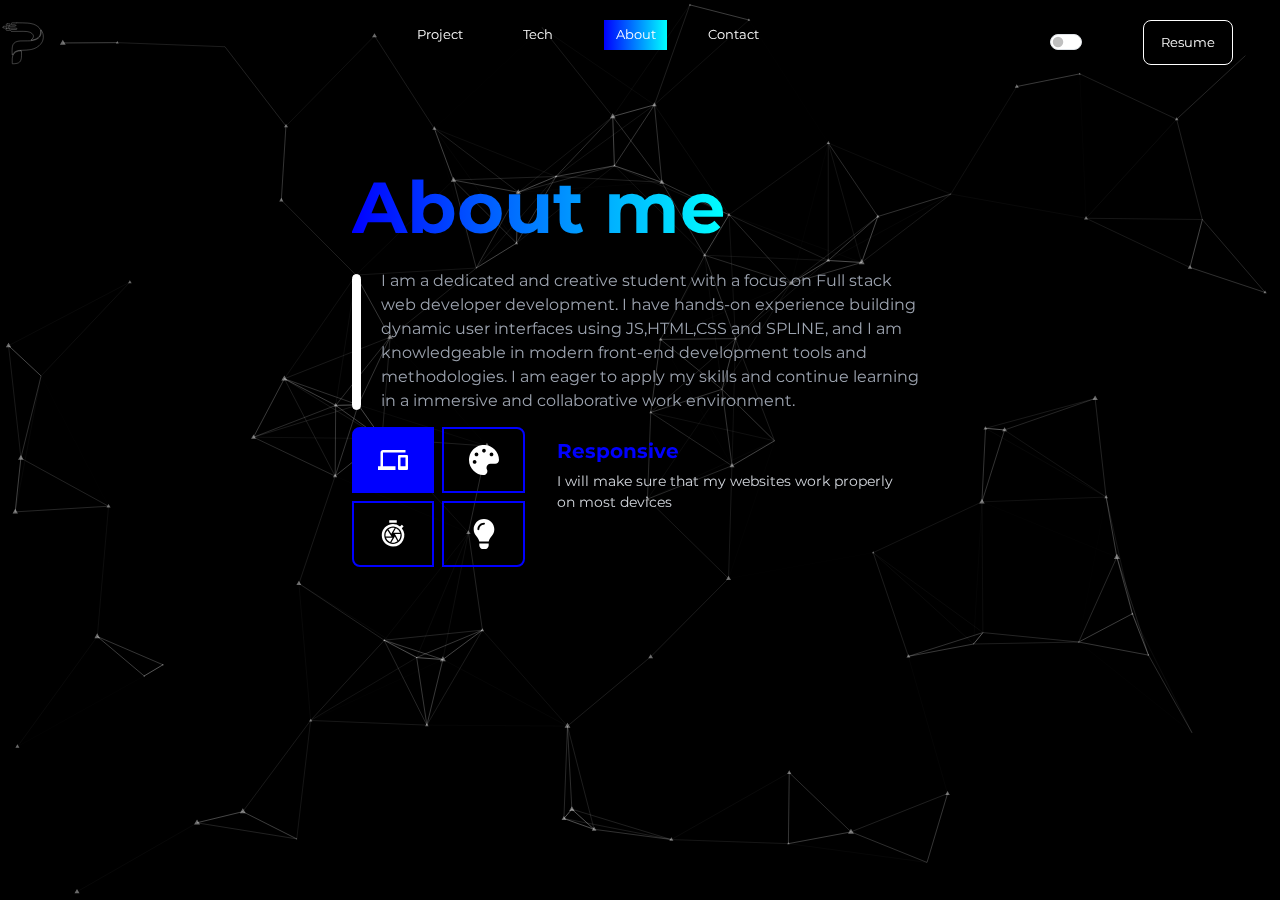
==== about.html @ 9ef52c35 "Portfolio" ====
<!DOCTYPE html>
<html lang="en">

<head>
    <meta charset="UTF-8">
    <meta name="viewport" content="width=device-width, initial-scale=1.0">
    <title>Pravanjan Amanta</title>
    <link rel="shortcut icon" href="./img/logo3.svg" type="image/x-icon">
    <link href="https://cdn.jsdelivr.net/npm/bootstrap@5.3.3/dist/css/bootstrap.min.css" rel="stylesheet"
        integrity="sha384-QWTKZyjpPEjISv5WaRU9OFeRpok6YctnYmDr5pNlyT2bRjXh0JMhjY6hW+ALEwIH" crossorigin="anonymous">
    <link rel="stylesheet" href="about.css">
    <link rel="stylesheet" href="https://cdnjs.cloudflare.com/ajax/libs/animate.css/4.1.1/animate.min.css" />
    <link rel="stylesheet" href="https://unpkg.com/aos@next/dist/aos.css" />
</head>

<body>

    <!-- Nav -->
    <section>
        <div id="particles-js"></div>
        <nav>
            <div id="navLogo" class="btnnav">
                <a href="./index.html">
                    <img src="./img/logo3.svg" alt="Logo" width="100">
                </a>
            </div>
            <div class="navCon">
                <ul id="ulli">
                    <li class="liul"><a id="sa" class="aul" href="./project.html">Project</a></li>
                    <li class="liul"><a id="sa" class="aul" href="./tech.html">Tech </a></li>
                    <li class="liul"><a id="saActive" class="aul" href="#">About </a></li>
                    <li class="liul"><a id="sa" class="aul" href="./Contact.html">Contact </a></li>
                </ul>
            </div>
            <div class="btnnav">
                <div class="form-check form-switch width12">
                    <input class="form-check-input" type="checkbox" role="switch" id="flexSwitchCheckDefault">
                </div>
                <div class="resumebtn">
                    <button id="saActivenn"><a href="./img/PravanjanResume.docx">Resume</a></button>
                </div>
            </div>
            <div class="settingForMobile">
				<img src="./img/setting.svg" alt="">
			</div>
        </nav>
        <main>
            <div class="mobileSlide">
				<div class="imgMobileClose">
					<img class="imgmmm" src="./img/close.svg" alt="">
				</div>
				<div class="contentMobileClose">
					<div class="mobileproject  wer">
						<a href="./project.html"><h3>Project</h3></a>
					</div>
					<div class="mobileATech wer">
						<a href="./tech.html"><h3>Tech</h3></a>
					</div>
					<div class="mobileAbout wer">
						<a href="./about.html"><h3>About</h3></a>
					</div>
					<div class="mobileContact wer">
						<a href="./contact.html"><h3>Contact</h3></a>
					</div>
					<div id="qsd" class="mobileResume wer">
						<a href="./Resume.pdf" download><h3>Resume</h3></a>
					</div>
				</div>
			</div>
            <div class="abMainBox">
                <div class="abMAinBox1" data-aos="fade-up">
                    <h1>About me</h1>
                </div>
                <div class="abMAinBox2">
                    <div class="barDivAbout"></div>
                    <div class="paraAbout" data-aos="fade-left" data-aos-anchor="#example-anchor" data-aos-offset="500"
                        data-aos-duration="500">
                        <p>
                            I am a dedicated and creative student with a focus on Full stack web developer development.
                            I have hands-on
                            experience building dynamic user interfaces using JS,HTML,CSS and SPLINE, and I am
                            knowledgeable in
                            modern front-end development tools and methodologies. I am eager to apply my skills and
                            continue learning in a immersive and collaborative work environment.</p>
                    </div>
                </div>
                <div class="abMAinBox3">
                    <div class="abunmainbox1">
                        <div id="abunmainbox11" onclick="myFunction4()" class="abUnbox3 divUnderImgAbout">
                            <img src="./img/responsive.svg" alt="">
                        </div>
                        <div id="abunmainbox22" onclick="myFunction5()" class="abUnbox4 divUnderImgAbout">
                            <img src="./img/expresence.svg" alt="">
                        </div>
                        <div id="abunmainbox33" onclick="myFunction6()" class="abUnbox5 divUnderImgAbout">
                            <img src="./img/design.svg" alt="">
                        </div>
                        <div id="abunmainbox44" onclick="myFunction7()" class="abUnbox6 divUnderImgAbout">
                            <img src="./img/permance.svg" alt="">
                        </div>
                    </div>
                    <div id="abunmainbox2222" class="abunmainbox2" data-aos="fade-right">
                        <h2>Responsive</h2>
                        <p>I will make sure that my websites work properly on most devices</p>
                    </div>
                    <div id="abunmainbox3333" class="abunmainbox2 " data-aos="fade-right">
                        <h2 class="animate__fadeInLeft">User Experience</h2>
                        <p>Provide an intuitive, user-friendly experience for visitors, including easy navigation and
                            clear information architecture.</p>
                    </div>
                    <div id="abunmainbox4444" class="abunmainbox2 " data-aos="fade-right">
                        <h2 class="animate__fadeInLeft">Design</h2>
                        <p>I prioritize visually appealing design in all of my projects to create a unique and memorable
                            user experience.</p>
                    </div>
                    <div id="abunmainbox5555" class="abunmainbox2">
                        <h2>Performance</h2>
                        <p>Make sure websites are optimized for fast loading times and efficient use of resources, which
                            can impact the user experience and search engine optimization</p>
                    </div>
                </div>
            </div>
        </main>

    </section>
    <script src="https://cdn.jsdelivr.net/npm/bootstrap@5.3.3/dist/js/bootstrap.bundle.min.js"
        integrity="sha384-YvpcrYf0tY3lHB60NNkmXc5s9fDVZLESaAA55NDzOxhy9GkcIdslK1eN7N6jIeHz"
        crossorigin="anonymous"></script>

    <script src="https://unpkg.com/aos@next/dist/aos.js"></script>
    <script>
        AOS.init();
    </script>
</body>

</html>
<script src="./index.js"></script>
<script src="./script.js"></script>
<script src="./particles.js"></script>
<script src="./myjs.js"></script>
---- about.css ----
@import url('https://fonts.googleapis.com/css2?family=Kanit:ital,wght@0,100;0,200;0,300;0,400;0,500;0,600;0,700;0,800;0,900;1,100;1,200;1,300;1,400;1,500;1,600;1,700;1,800;1,900&family=Montserrat:ital,wght@0,100..900;1,100..900&family=Noto+Sans:ital,wght@0,100..900;1,100..900&family=Open+Sans:ital,wght@0,300..800;1,300..800&family=Roboto:ital,wght@0,100;0,300;0,400;0,500;0,700;0,900;1,100;1,300;1,400;1,500;1,700;1,900&family=Sour+Gummy:ital,wght@0,100..900;1,100..900&display=swap');


* {
    margin: 0;
    padding: 0;
    box-sizing: border-box;
    /* background-color: black; */
    font-family: Montserrat, sans-serif;
}
.animate__backInDown {
    animation-duration: 5s; 
  }
.animate__slideInUp {
    animation-duration: 9s; 
  }
body {
    background-color: black;
    overflow: hidden;
}


#saActivenn a{
    text-decoration: none;
    color: white;
}
#saActivenn{
    display: flex;
    justify-content: center;
    align-items: center;
    /* height: 30px;
    width: 75px; */
    font-size: 13px;
    background: linear-gradient(to right, blue, cyan);
    background-size: 0% 100%;  
     background-repeat: no-repeat;
     transition: all 0.5s ease-out; 
  }
  #saActivenn:hover{
    background-size: 100% 100%; 
    color: black;
  }


/* Test bg and remove */
#abunmainbox2222{
    /* background-color: blue; */
}
#abunmainbox3333{
    display: none;
    /* background-color: orange; */
}
#abunmainbox4444{
    display: none;
    /* background-color: white; */
}
#abunmainbox5555{
    display: none;
    /* background-color: pink; */
}

#abunmainbox11{
    background-color: blue;
}
#abunmainbox11:hover{
    cursor: pointer;
}
#abunmainbox22:hover{
    cursor: pointer;
}
#abunmainbox33:hover{
    cursor: pointer;
}
#abunmainbox44:hover{
    cursor: pointer;
}



/* Loading Animation */

.loading-page {
    position: absolute;
    top: 0;
    left: 0;
    background: linear-gradient(to right, #2c5364, #203a43, #0f2027);
    z-index: 999;


    height: 100%;
    width: 100%;
    display: flex;
    flex-direction: column;
    gap: 1.5rem;
    align-items: center;
    justify-content: center;
    color: #191654;
  }
  
  #svg {
    height: 150px;
    width: 150px;
    stroke: white;
    fill-opacity: 0;
    stroke-width: 3px;
    stroke-dasharray: 4500;
    animation: draw 8s ease;
  }
  
  @keyframes draw {
    0% {
      stroke-dashoffset: 4500;
    }
    100% {
      stroke-dashoffset: 0;
    }
  }
  
  .name-container {
    height: 30px;
    overflow: hidden;
  }
  
  .logo-name {
    color: #fff;
    font-size: 20px;
    letter-spacing: 12px;
    text-transform: uppercase;
    margin-left: 20px;
    font-weight: bolder;
  }



  /* Nav Section */

section {
    height: 100vh;
    width: 100vw;
    /* background-color: wheat; */
    overflow: hidden;

    position: absolute;
    z-index: 1;
}

#particles-js {
    position: absolute;
    width: 100%;
    height: 100%;
    z-index: -1;
}

section nav {
    width: 100vw;
    height: 85px;
    /* background-color: red; */
    display: flex;
    align-items: center;
    justify-content: center;
    gap: 52px;
    /* top: 0; */

    position: relative;
    z-index: 999;
}

.btnnav {
    display: flex;
    align-items: center;
    justify-content: center;
    height: 45px;
    width: 289px;
    /* background-color: aqua; */
    gap: 53px;
}

.navCon {
    height: 45px;
    width: 650px;
    /* background-color: aqua; */
    display: flex;
    align-items: center;
    justify-content: center;
    margin-left: -120px;
    margin-right: 120px;
}

.navCon ul {
    list-style: none;
    display: flex;
    align-items: center;
    justify-content: space-around;
    width: 300px;
    gap: 23px;
}
.navCon ul li{
    padding-right:  6px;
    padding-left:  6px;
}

.navCon ul li a {
    color: white;
    font-size: 17px;
    text-decoration: none;
}

#navLogo {
    display: flex;
    justify-content: left;
}
#navLogo img{
    height: 50px;
    width: 50px;
}

.liul {
    display: block;
    height: 30px;
    width: 75px;
    text-align: center;
    color: white;
    display: flex;
    align-items: center;
    justify-content: center;
    text-decoration: none;
    background: linear-gradient(to right, blue, cyan);
   background-size: 0% 100%;  
    background-repeat: no-repeat;
    transition: all 0.5s ease-out; 
  }
  #aaul{
    display: block;
    height: 30px;
    width: 100%;
  }


  #sa{
    display: flex;
    justify-content: center;
    align-items: center;
    height: 30px;
    width: 75px;
    font-size: 13px;
  }
  #saActive{
    display: flex;
    justify-content: center;
    align-items: center;
    height: 30px;
    width: 75px;
    font-size: 13px;
    background: linear-gradient(to right, blue, cyan);
    background-size: 100% 100%;  
  }
  #saActive:hover{
    background-size: 0% 100%; 
  }
  #sa{
    display: flex;
    justify-content: center;
    align-items: center;
    height: 30px;
    width: 75px;
    font-size: 13px;
  }

.liul:hover {
    background-size: 100% 100%;
    /* Fills the entire width */
    color: white;
    border-radius: 2px;
    /* Text color remains white */
}

.liul:hover .aul {
    color: white;
}

.resumebtn button {
    height: 45px;
    width: 90px;
    border: 1px solid white;
    border-radius: 8px;
    background-color: black;
    color: white;
}


/* Main */
main{
    height: 100%; 
    width: 100%;
    /* background-color: red; */
    display: flex;
    align-items: center;
    justify-content: center;
}
.abMainBox{
    height: 65vh;
    width: 45vw;
    /* background-color: white; */
    display: flex;
    flex-direction: column;
    align-items: center;
    /* justify-content: center; */
    margin-top: -152px;
}
.abMAinBox1{
    width: 100%;
    height: 90px;
    /* background-color: aquamarine; */
    display: flex;
    align-items: center;
    /* justify-content: center; */
}
.abMAinBox1 h1{
    font-size: 72px;
    font-weight: 700;
    background: linear-gradient(to right, blue, cyan);
    -webkit-background-clip: text;
    -webkit-text-fill-color: transparent;
}

.abMAinBox2{
    width: 100%;
    height: 170px;
    /* background-color: black; */
    display: flex;
    gap: 20px;
    align-items: center;
    justify-content: center;
}
.paraAbout{
    display: flex;
    align-items: center;
    justify-content: center;
    padding-top: 14px;
}
.paraAbout p{
    font-size: 16px;
    font-weight: 400;
    color: rgb(156, 163, 175);
}
.barDivAbout{
    height: 80%;
    width: 42px;
    background-color: white;
    border: 1px solid white;
    border-radius: 9px;
}


.abMAinBox3{
    width: 100%;
    height: 145px;
    /* background-color: orange; */
    display: flex;
    gap: 32px;
}
.abunmainbox1{
    width: 30%;
    height: 140px;
    /* background-color: #191654; */
    /* padding: 2px 19px; */
    display: grid;
    grid-template-columns: repeat(2,auto);
    grid-template-rows: repeat(2,auto);
    gap: 8px;
}
.abUnbox3{
    grid-row: 1/2;
    grid-column: 1/2;
    /* background-color: yellow; */
    /* background: linear-gradient(to right, blue, cyan); */
    border: 2px solid blue;
    border-top-left-radius: 8px;
}

.abUnbox4{
    grid-row: 2/3;
    grid-column: 2/3;
    /* background-color: yellow; */
    /* background: linear-gradient(to left, blue, cyan); */
    border: 2px solid blue;
    border-bottom-right-radius: 8px;
}
.abUnbox5{
    grid-row: 1/2;
    grid-column: 2/3;
    /* background-color: yellow; */
    /* background: linear-gradient(to left, blue, cyan); */
    border: 2px solid blue;
    border-top-right-radius: 8px;
}
.abUnbox6{
    grid-row: 2/3;
    grid-column: 1/2;
    /* background-color: yellow; */
    /* background: linear-gradient(to right, blue, cyan);
    background-size: 100% 100%;  */
    border: 2px solid blue;
    border-bottom-left-radius: 8px;
}
.divUnderImgAbout {
    display: flex;
    align-items: center;
    justify-content: center;
}
.divUnderImgAbout img{
    align-items: center;
    height: 30px;
    width: 30px;
}




.abunmainbox2{
    width: 60%;
    height: 100%;
    /* background-color: #191654; */
    display: flex;
    flex-direction: column;
    /* justify-content: center; */
    padding-top: 12px;
}
.abunmainbox2 h2{
    font-size: 20px;
    font-weight: 700;
    color: blue;
}
.abunmainbox2 p{
    font-size: 14px;
    font-weight: 400;
    color: rgb(209, 213, 219);
}



.settingForMobile {
    display: none;
  }

  .mobileSlide{
    display: none;
    transition: all 1s;
}
  
  
  /* Responsive */
  
  @media only screen and (max-width: 600px) {
  
    /* Nav */
    nav {
      /* background-color: red; */
      padding-left: 52px;
      padding-right: 52px;
      border-bottom: 1px solid white;
    }
  
    #ulli {
      display: none;
    }
  
    .btnnav {
      display: none;
    }
  
    .settingForMobile {
      display: block;
    }
  
  
  
    /* Body */
    .abMAinBox1 h1{
        font-size: 32px;
        font-weight: 700;
    }
    .paraAbout p{
        font-size: 12px;
        font-weight: 400;
        
    }
    .abMAinBox3{
        /* background-color: gray; */
        height: 20vh;
        width: 100%;
    }
    .abunmainbox1{
        /* background-color: red; */
        height: 60vh;
        width: 50vw;
        gap: 12px;
        column-gap: -402px;
        row-gap: 12px;

    }
    .abunmainbox1 div{
        height: 8vh;
        width: 16vw;
        
    }
    .abMainBox {
        height: 92vh;
        width: 92%;
        margin-top: 0;
        margin-left: 12px;
        /* gap: 12px; */
    }
    .abMAinBox3{
        flex-direction: column;
    }
    .abMAinBox2{
        margin-top: -22px;
    }
    .abunmainbox2 p{
        width: 82VW;
        height: 70%;
        /* background-color: RED; */
        font-size: 13px;
    }
  


    .mobileSlide{
        display: block;
        width: 100%;
        height: 70%;
        background-color: black;
        z-index: 999;
        position: absolute;
        top: 0;
        right: -100%;
        /* right: 0; */
        transition: all .6s;
        display: flex;
        flex-direction: column;
    }
    .imgMobileClose{
        height: 15%;
        width: 100%;
        /* background-color: white; */
        display: flex;
        justify-content: flex-end;
        padding-right: 25px;
        padding-top: 12px;
        z-index: 99;
        margin-bottom: 12px;
        border-bottom: 1px solid white;
        

    }
    .imgmmm{
        height: 40px;
        width: 40px;
        /* background-color: #191654; */
        border: 1px solid white;
        border-radius: 4px;
    }
    .contentMobileClose{
        /* background-color: red; */
        width: 100%;
        height: 100%;
        display: flex;
        flex-direction: column;
        gap: 12px;
    }
    .mobileproject{
        width: 100%;
        height: 15%;
        /* background-color: #2c5364; */
        display: flex;
        align-items: center;
        justify-content: center;
    }
    .wer a{
        padding-top: 6px;
        height: 40px;
        width: 110px;
        border: 1px solid white;
        text-decoration: none;
        list-style: none;
        color: white;
        display: flex;
        align-items: center;
        justify-content: center;
        border-radius: 4px;
    }
    .wer a h3{
        font-size: 16px;
        color: white;
        font-weight: 600;
    }
    .mobileATech{
        width: 100%;
        height: 15%;
        /* background-color: #2c5364; */
        display: flex;
        align-items: center;
        justify-content: center;
    }
    .mobileAbout{
        width: 100%;
        height: 15%;
        /* background-color: #2c5364; */
        display: flex;
        align-items: center;
        justify-content: center;
    }
    .mobileContact{
        width: 100%;
        height: 15%;
        /* background-color: #2c5364; */
        display: flex;
        align-items: center;
        justify-content: center;
    }
    .mobileResume{
        width: 100%;
        height: 15%;
        /* background-color: #2c5364; */
        
    }
    #qsd a{
        margin-left: 12px;
        background: linear-gradient(to right, blue, cyan);
    }
  
  }
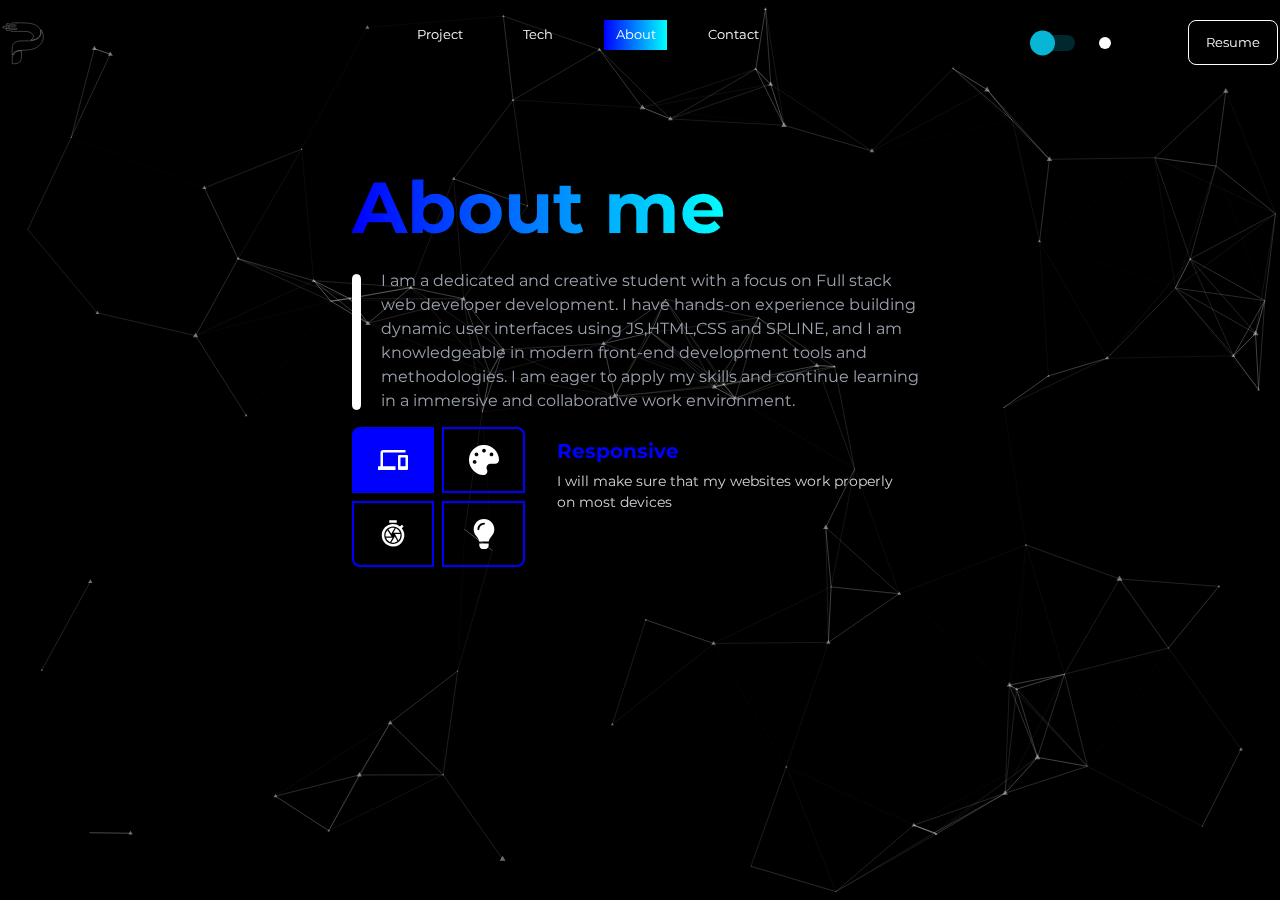
==== commit edf9c3f8: "Fully update" ====
--- a/about.html
+++ b/about.html
@@ -33,9 +33,13 @@
                 </ul>
             </div>
             <div class="btnnav">
-                <div class="form-check form-switch width12">
-                    <input class="form-check-input" type="checkbox" role="switch" id="flexSwitchCheckDefault">
-                </div>
+                <label class="switch">
+					<input type="checkbox" id="check" class="switch-input">
+					<div class="switch-rail">
+						<span class="switch-circl"></span>
+					</div>
+					<span class="switch-indicator"></span>
+				</label>
                 <div class="resumebtn">
                     <button id="saActivenn"><a href="./img/PravanjanResume.docx">Resume</a></button>
                 </div>
--- a/about.css
+++ b/about.css
@@ -19,6 +19,51 @@
     overflow: hidden;
 }
 
+.switch{
+    height: 80px;
+    background-color: black;
+    padding: 0 1.5rem;
+    border-radius: .75rem;
+    display: flex;
+    align-items: center;
+    cursor: pointer;
+}
+input{
+    display: none;
+}
+.switch-rail{
+    position: relative;
+    width: 45px;
+    height: 16px;
+    background-color: rgba(6, 181, 212, 0.222);
+    border-radius: 3rem;
+}
+.switch-circl{
+    display: block;
+    width: 25px;
+    height: 25px;
+    background: rgba(6, 182, 212, 1);
+    border-radius: 50%;
+    position: absolute;
+    top: 50%;
+    transform: translateY(-50%);
+    left: 0;
+    transition: .4s;
+}
+.switch-indicator{
+    width: 12px;
+    height: 12px;
+    background-color: white;
+    border-radius: 50%;
+    margin-left: 1.5rem;
+    transition: .4s;
+}
+input:checked ~ .switch-rail .switch-circl{
+    transform: translate(22px, -50%);
+}
+input:checked ~ .switch-indicator{
+    background-color: green;
+}
 
 #saActivenn a{
     text-decoration: none;
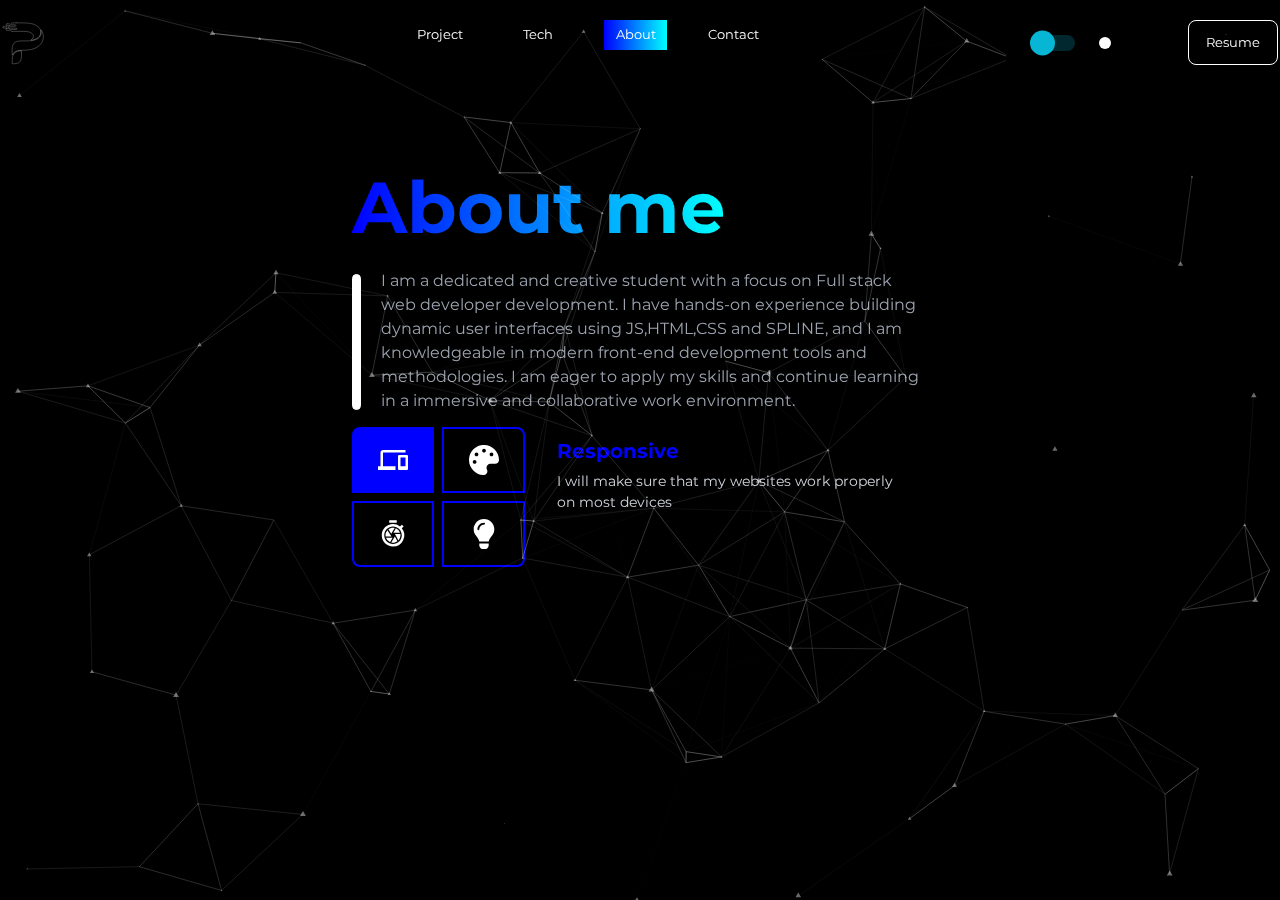
==== commit 83be64dc: "Update Portfolio" ====
--- a/about.html
+++ b/about.html
@@ -5,7 +5,7 @@
     <meta charset="UTF-8">
     <meta name="viewport" content="width=device-width, initial-scale=1.0">
     <title>Pravanjan Amanta</title>
-    <link rel="shortcut icon" href="./img/logo3.svg" type="image/x-icon">
+    <link rel="shortcut icon" href="./img/loloLogo.svg" type="image/x-icon">
     <link href="https://cdn.jsdelivr.net/npm/bootstrap@5.3.3/dist/css/bootstrap.min.css" rel="stylesheet"
         integrity="sha384-QWTKZyjpPEjISv5WaRU9OFeRpok6YctnYmDr5pNlyT2bRjXh0JMhjY6hW+ALEwIH" crossorigin="anonymous">
     <link rel="stylesheet" href="about.css">
@@ -17,7 +17,13 @@
 
     <!-- Nav -->
     <section>
-        <div id="particles-js"></div>
+        <!-- <div id="particles-js"></div> -->
+        <section id="pati" class="asdss">
+			<div id="styl2"></div>
+			<div id="styl3">
+				<div id="particles-js"></div>
+			</div>
+		</section>
         <nav>
             <div id="navLogo" class="btnnav">
                 <a href="./index.html">
@@ -34,7 +40,7 @@
             </div>
             <div class="btnnav">
                 <label class="switch">
-					<input type="checkbox" id="check" class="switch-input">
+					<input type="checkbox" id="check" class="switch-input" onclick="openPrti()">
 					<div class="switch-rail">
 						<span class="switch-circl"></span>
 					</div>
--- a/about.css
+++ b/about.css
@@ -8,18 +8,21 @@
     /* background-color: black; */
     font-family: Montserrat, sans-serif;
 }
+
 .animate__backInDown {
-    animation-duration: 5s; 
-  }
+    animation-duration: 5s;
+}
+
 .animate__slideInUp {
-    animation-duration: 9s; 
-  }
+    animation-duration: 9s;
+}
+
 body {
     background-color: black;
     overflow: hidden;
 }
 
-.switch{
+.switch {
     height: 80px;
     background-color: black;
     padding: 0 1.5rem;
@@ -28,17 +31,20 @@
     align-items: center;
     cursor: pointer;
 }
-input{
+
+input {
     display: none;
 }
-.switch-rail{
+
+.switch-rail {
     position: relative;
     width: 45px;
     height: 16px;
     background-color: rgba(6, 181, 212, 0.222);
     border-radius: 3rem;
 }
-.switch-circl{
+
+.switch-circl {
     display: block;
     width: 25px;
     height: 25px;
@@ -50,7 +56,8 @@
     left: 0;
     transition: .4s;
 }
-.switch-indicator{
+
+.switch-indicator {
     width: 12px;
     height: 12px;
     background-color: white;
@@ -58,18 +65,21 @@
     margin-left: 1.5rem;
     transition: .4s;
 }
-input:checked ~ .switch-rail .switch-circl{
+
+input:checked~.switch-rail .switch-circl {
     transform: translate(22px, -50%);
 }
-input:checked ~ .switch-indicator{
+
+input:checked~.switch-indicator {
     background-color: green;
 }
 
-#saActivenn a{
+#saActivenn a {
     text-decoration: none;
     color: white;
 }
-#saActivenn{
+
+#saActivenn {
     display: flex;
     justify-content: center;
     align-items: center;
@@ -77,46 +87,77 @@
     width: 75px; */
     font-size: 13px;
     background: linear-gradient(to right, blue, cyan);
-    background-size: 0% 100%;  
-     background-repeat: no-repeat;
-     transition: all 0.5s ease-out; 
-  }
-  #saActivenn:hover{
-    background-size: 100% 100%; 
+    background-size: 0% 100%;
+    background-repeat: no-repeat;
+    transition: all 0.5s ease-out;
+}
+
+#saActivenn:hover {
+    background-size: 100% 100%;
     color: black;
-  }
+}
+
+/* Particle check */
+#particles-js{
+    display: block; 
+    height: 100Vh;
+    width: 100vw;
+}
+#pati{
+    height: 100Vh;
+    width: 100vw;
+    display: flex;
+    flex-direction: column;
+}
+#styl2{
+    height: 100%;
+    width: 100%;
+}
+#styl3{
+    height: 100%;
+    width: 100%;
+    margin-top: -100vh;
+}
+/*  Particle check  */
 
 
 /* Test bg and remove */
-#abunmainbox2222{
+#abunmainbox2222 {
     /* background-color: blue; */
 }
-#abunmainbox3333{
+
+#abunmainbox3333 {
     display: none;
     /* background-color: orange; */
 }
-#abunmainbox4444{
+
+#abunmainbox4444 {
     display: none;
     /* background-color: white; */
 }
-#abunmainbox5555{
+
+#abunmainbox5555 {
     display: none;
     /* background-color: pink; */
 }
 
-#abunmainbox11{
+#abunmainbox11 {
     background-color: blue;
 }
-#abunmainbox11:hover{
+
+#abunmainbox11:hover {
     cursor: pointer;
 }
-#abunmainbox22:hover{
+
+#abunmainbox22:hover {
     cursor: pointer;
 }
-#abunmainbox33:hover{
+
+#abunmainbox33:hover {
     cursor: pointer;
 }
-#abunmainbox44:hover{
+
+#abunmainbox44:hover {
     cursor: pointer;
 }
 
@@ -140,9 +181,9 @@
     align-items: center;
     justify-content: center;
     color: #191654;
-  }
-  
-  #svg {
+}
+
+#svg {
     height: 150px;
     width: 150px;
     stroke: white;
@@ -150,34 +191,35 @@
     stroke-width: 3px;
     stroke-dasharray: 4500;
     animation: draw 8s ease;
-  }
-  
-  @keyframes draw {
+}
+
+@keyframes draw {
     0% {
-      stroke-dashoffset: 4500;
-    }
+        stroke-dashoffset: 4500;
+    }
+
     100% {
-      stroke-dashoffset: 0;
-    }
-  }
-  
-  .name-container {
+        stroke-dashoffset: 0;
+    }
+}
+
+.name-container {
     height: 30px;
     overflow: hidden;
-  }
-  
-  .logo-name {
+}
+
+.logo-name {
     color: #fff;
     font-size: 20px;
     letter-spacing: 12px;
     text-transform: uppercase;
     margin-left: 20px;
     font-weight: bolder;
-  }
-
-
-
-  /* Nav Section */
+}
+
+
+
+/* Nav Section */
 
 section {
     height: 100vh;
@@ -207,7 +249,7 @@
     /* top: 0; */
 
     position: relative;
-    z-index: 999;
+    z-index: 9;
 }
 
 .btnnav {
@@ -239,9 +281,10 @@
     width: 300px;
     gap: 23px;
 }
-.navCon ul li{
-    padding-right:  6px;
-    padding-left:  6px;
+
+.navCon ul li {
+    padding-right: 6px;
+    padding-left: 6px;
 }
 
 .navCon ul li a {
@@ -254,7 +297,8 @@
     display: flex;
     justify-content: left;
 }
-#navLogo img{
+
+#navLogo img {
     height: 50px;
     width: 50px;
 }
@@ -270,26 +314,28 @@
     justify-content: center;
     text-decoration: none;
     background: linear-gradient(to right, blue, cyan);
-   background-size: 0% 100%;  
+    background-size: 0% 100%;
     background-repeat: no-repeat;
-    transition: all 0.5s ease-out; 
-  }
-  #aaul{
+    transition: all 0.5s ease-out;
+}
+
+#aaul {
     display: block;
     height: 30px;
     width: 100%;
-  }
-
-
-  #sa{
+}
+
+
+#sa {
     display: flex;
     justify-content: center;
     align-items: center;
     height: 30px;
     width: 75px;
     font-size: 13px;
-  }
-  #saActive{
+}
+
+#saActive {
     display: flex;
     justify-content: center;
     align-items: center;
@@ -297,19 +343,21 @@
     width: 75px;
     font-size: 13px;
     background: linear-gradient(to right, blue, cyan);
-    background-size: 100% 100%;  
-  }
-  #saActive:hover{
-    background-size: 0% 100%; 
-  }
-  #sa{
+    background-size: 100% 100%;
+}
+
+#saActive:hover {
+    background-size: 0% 100%;
+}
+
+#sa {
     display: flex;
     justify-content: center;
     align-items: center;
     height: 30px;
     width: 75px;
     font-size: 13px;
-  }
+}
 
 .liul:hover {
     background-size: 100% 100%;
@@ -334,15 +382,16 @@
 
 
 /* Main */
-main{
-    height: 100%; 
+main {
+    height: 100%;
     width: 100%;
     /* background-color: red; */
     display: flex;
     align-items: center;
     justify-content: center;
 }
-.abMainBox{
+
+.abMainBox {
     height: 65vh;
     width: 45vw;
     /* background-color: white; */
@@ -352,7 +401,8 @@
     /* justify-content: center; */
     margin-top: -152px;
 }
-.abMAinBox1{
+
+.abMAinBox1 {
     width: 100%;
     height: 90px;
     /* background-color: aquamarine; */
@@ -360,7 +410,8 @@
     align-items: center;
     /* justify-content: center; */
 }
-.abMAinBox1 h1{
+
+.abMAinBox1 h1 {
     font-size: 72px;
     font-weight: 700;
     background: linear-gradient(to right, blue, cyan);
@@ -368,7 +419,7 @@
     -webkit-text-fill-color: transparent;
 }
 
-.abMAinBox2{
+.abMAinBox2 {
     width: 100%;
     height: 170px;
     /* background-color: black; */
@@ -377,18 +428,21 @@
     align-items: center;
     justify-content: center;
 }
-.paraAbout{
+
+.paraAbout {
     display: flex;
     align-items: center;
     justify-content: center;
     padding-top: 14px;
 }
-.paraAbout p{
+
+.paraAbout p {
     font-size: 16px;
     font-weight: 400;
     color: rgb(156, 163, 175);
 }
-.barDivAbout{
+
+.barDivAbout {
     height: 80%;
     width: 42px;
     background-color: white;
@@ -397,24 +451,26 @@
 }
 
 
-.abMAinBox3{
+.abMAinBox3 {
     width: 100%;
     height: 145px;
     /* background-color: orange; */
     display: flex;
     gap: 32px;
 }
-.abunmainbox1{
+
+.abunmainbox1 {
     width: 30%;
     height: 140px;
     /* background-color: #191654; */
     /* padding: 2px 19px; */
     display: grid;
-    grid-template-columns: repeat(2,auto);
-    grid-template-rows: repeat(2,auto);
+    grid-template-columns: repeat(2, auto);
+    grid-template-rows: repeat(2, auto);
     gap: 8px;
 }
-.abUnbox3{
+
+.abUnbox3 {
     grid-row: 1/2;
     grid-column: 1/2;
     /* background-color: yellow; */
@@ -423,7 +479,7 @@
     border-top-left-radius: 8px;
 }
 
-.abUnbox4{
+.abUnbox4 {
     grid-row: 2/3;
     grid-column: 2/3;
     /* background-color: yellow; */
@@ -431,7 +487,8 @@
     border: 2px solid blue;
     border-bottom-right-radius: 8px;
 }
-.abUnbox5{
+
+.abUnbox5 {
     grid-row: 1/2;
     grid-column: 2/3;
     /* background-color: yellow; */
@@ -439,7 +496,8 @@
     border: 2px solid blue;
     border-top-right-radius: 8px;
 }
-.abUnbox6{
+
+.abUnbox6 {
     grid-row: 2/3;
     grid-column: 1/2;
     /* background-color: yellow; */
@@ -448,12 +506,14 @@
     border: 2px solid blue;
     border-bottom-left-radius: 8px;
 }
+
 .divUnderImgAbout {
     display: flex;
     align-items: center;
     justify-content: center;
 }
-.divUnderImgAbout img{
+
+.divUnderImgAbout img {
     align-items: center;
     height: 30px;
     width: 30px;
@@ -462,7 +522,7 @@
 
 
 
-.abunmainbox2{
+.abunmainbox2 {
     width: 60%;
     height: 100%;
     /* background-color: #191654; */
@@ -471,12 +531,14 @@
     /* justify-content: center; */
     padding-top: 12px;
 }
-.abunmainbox2 h2{
+
+.abunmainbox2 h2 {
     font-size: 20px;
     font-weight: 700;
     color: blue;
 }
-.abunmainbox2 p{
+
+.abunmainbox2 p {
     font-size: 14px;
     font-weight: 400;
     color: rgb(209, 213, 219);
@@ -486,56 +548,59 @@
 
 .settingForMobile {
     display: none;
-  }
-
-  .mobileSlide{
+}
+
+.mobileSlide {
     display: none;
     transition: all 1s;
 }
-  
-  
-  /* Responsive */
-  
-  @media only screen and (max-width: 600px) {
-  
+
+
+/* Responsive */
+
+@media only screen and (max-width: 600px) {
+
     /* Nav */
     nav {
-      /* background-color: red; */
-      padding-left: 52px;
-      padding-right: 52px;
-      border-bottom: 1px solid white;
-    }
-  
+        /* background-color: red; */
+        padding-left: 52px;
+        padding-right: 52px;
+        border-bottom: 1px solid white;
+    }
+
     #ulli {
-      display: none;
-    }
-  
+        display: none;
+    }
+
     .btnnav {
-      display: none;
-    }
-  
+        display: none;
+    }
+
     .settingForMobile {
-      display: block;
-    }
-  
-  
-  
+        display: block;
+    }
+
+
+
     /* Body */
-    .abMAinBox1 h1{
+    .abMAinBox1 h1 {
         font-size: 32px;
         font-weight: 700;
     }
-    .paraAbout p{
+
+    .paraAbout p {
         font-size: 12px;
         font-weight: 400;
-        
-    }
-    .abMAinBox3{
+
+    }
+
+    .abMAinBox3 {
         /* background-color: gray; */
         height: 20vh;
         width: 100%;
     }
-    .abunmainbox1{
+
+    .abunmainbox1 {
         /* background-color: red; */
         height: 60vh;
         width: 50vw;
@@ -544,11 +609,13 @@
         row-gap: 12px;
 
     }
-    .abunmainbox1 div{
+
+    .abunmainbox1 div {
         height: 8vh;
         width: 16vw;
-        
-    }
+
+    }
+
     .abMainBox {
         height: 92vh;
         width: 92%;
@@ -556,25 +623,28 @@
         margin-left: 12px;
         /* gap: 12px; */
     }
-    .abMAinBox3{
+
+    .abMAinBox3 {
         flex-direction: column;
     }
-    .abMAinBox2{
+
+    .abMAinBox2 {
         margin-top: -22px;
     }
-    .abunmainbox2 p{
+
+    .abunmainbox2 p {
         width: 82VW;
         height: 70%;
         /* background-color: RED; */
         font-size: 13px;
     }
-  
-
-
-    .mobileSlide{
+
+
+
+    .mobileSlide {
         display: block;
         width: 100%;
-        height: 70%;
+        height: 80%;
         background-color: black;
         z-index: 999;
         position: absolute;
@@ -584,8 +654,11 @@
         transition: all .6s;
         display: flex;
         flex-direction: column;
-    }
-    .imgMobileClose{
+        /* margin-top: -85px; */
+        padding: 12px;
+    }
+
+    .imgMobileClose {
         height: 15%;
         width: 100%;
         /* background-color: white; */
@@ -596,17 +669,19 @@
         z-index: 99;
         margin-bottom: 12px;
         border-bottom: 1px solid white;
-        
-
-    }
-    .imgmmm{
+
+
+    }
+
+    .imgmmm {
         height: 40px;
         width: 40px;
         /* background-color: #191654; */
         border: 1px solid white;
         border-radius: 4px;
     }
-    .contentMobileClose{
+
+    .contentMobileClose {
         /* background-color: red; */
         width: 100%;
         height: 100%;
@@ -614,7 +689,8 @@
         flex-direction: column;
         gap: 12px;
     }
-    .mobileproject{
+
+    .mobileproject {
         width: 100%;
         height: 15%;
         /* background-color: #2c5364; */
@@ -622,7 +698,8 @@
         align-items: center;
         justify-content: center;
     }
-    .wer a{
+
+    .wer a {
         padding-top: 6px;
         height: 40px;
         width: 110px;
@@ -635,12 +712,14 @@
         justify-content: center;
         border-radius: 4px;
     }
-    .wer a h3{
+
+    .wer a h3 {
         font-size: 16px;
         color: white;
         font-weight: 600;
     }
-    .mobileATech{
+
+    .mobileATech {
         width: 100%;
         height: 15%;
         /* background-color: #2c5364; */
@@ -648,7 +727,8 @@
         align-items: center;
         justify-content: center;
     }
-    .mobileAbout{
+
+    .mobileAbout {
         width: 100%;
         height: 15%;
         /* background-color: #2c5364; */
@@ -656,7 +736,8 @@
         align-items: center;
         justify-content: center;
     }
-    .mobileContact{
+
+    .mobileContact {
         width: 100%;
         height: 15%;
         /* background-color: #2c5364; */
@@ -664,15 +745,17 @@
         align-items: center;
         justify-content: center;
     }
-    .mobileResume{
+
+    .mobileResume {
         width: 100%;
         height: 15%;
         /* background-color: #2c5364; */
-        
-    }
-    #qsd a{
+
+    }
+
+    #qsd a {
         margin-left: 12px;
         background: linear-gradient(to right, blue, cyan);
     }
-  
-  }+
+}